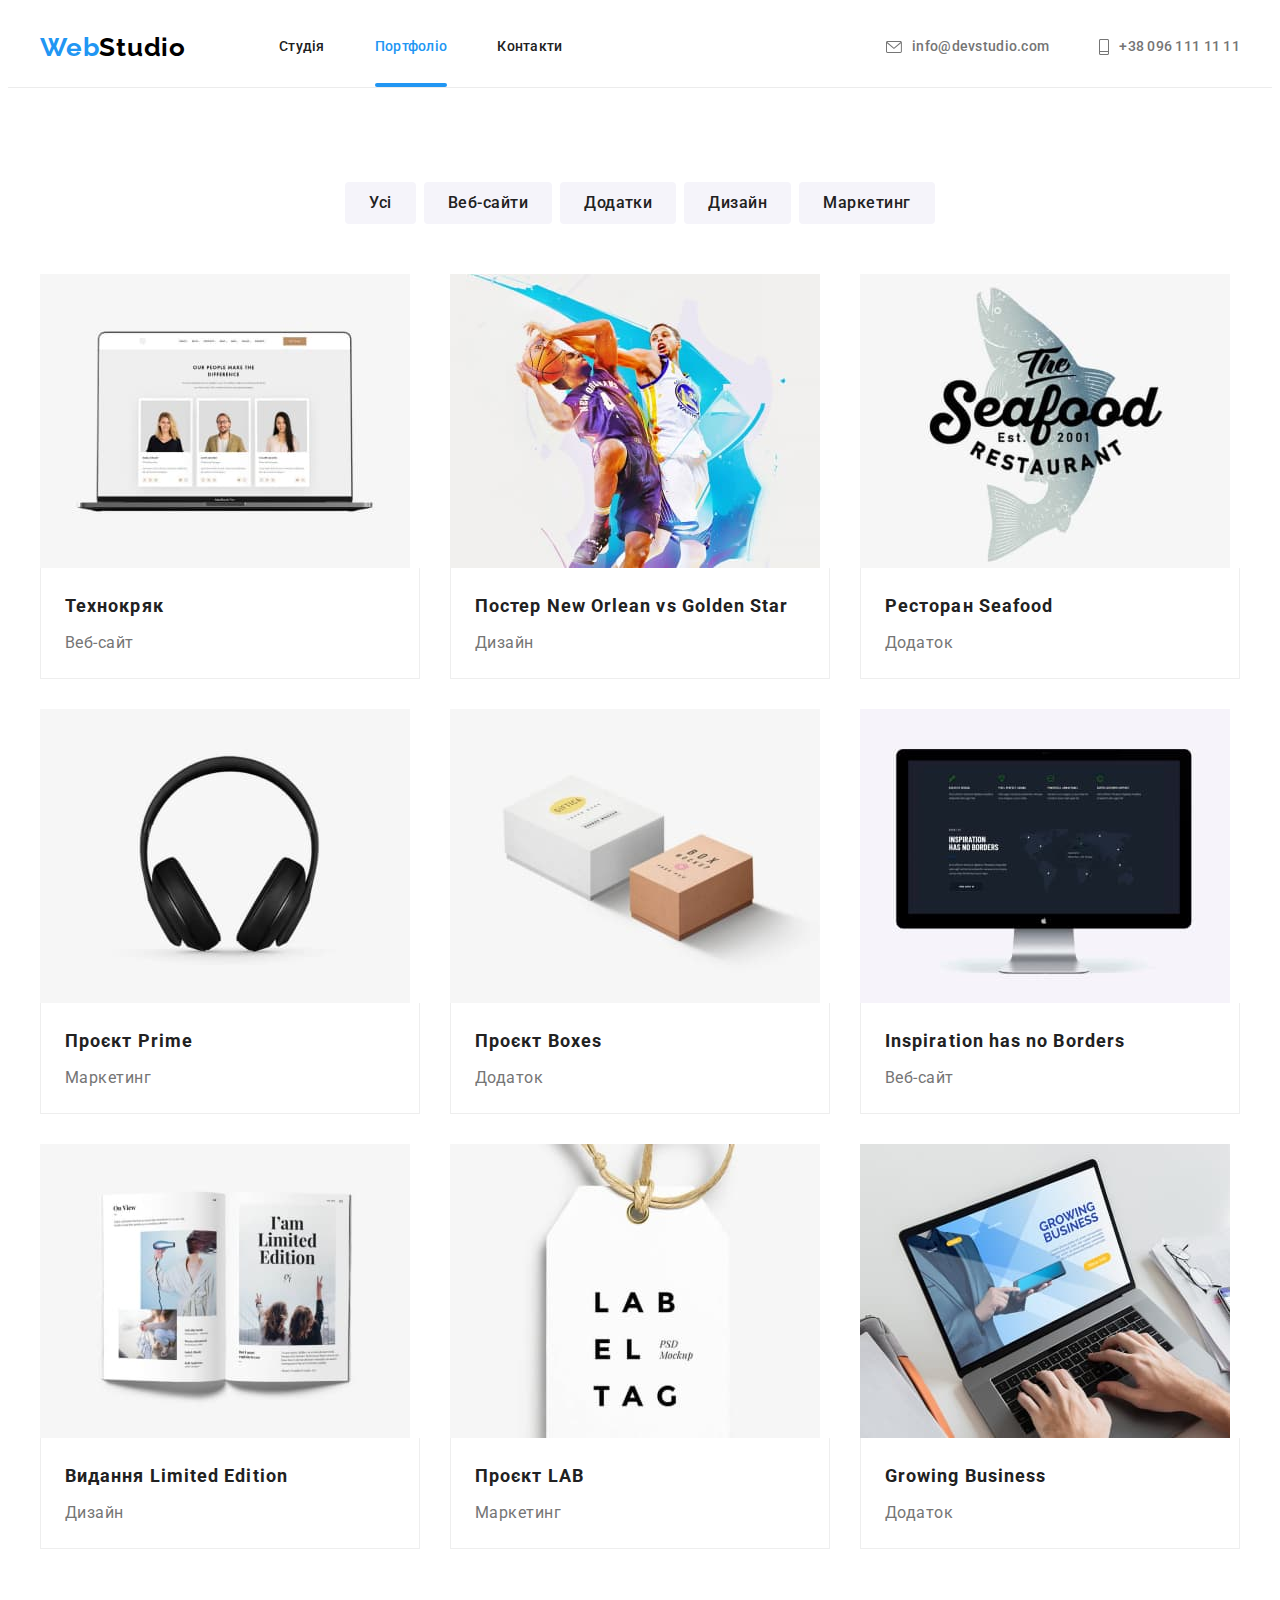
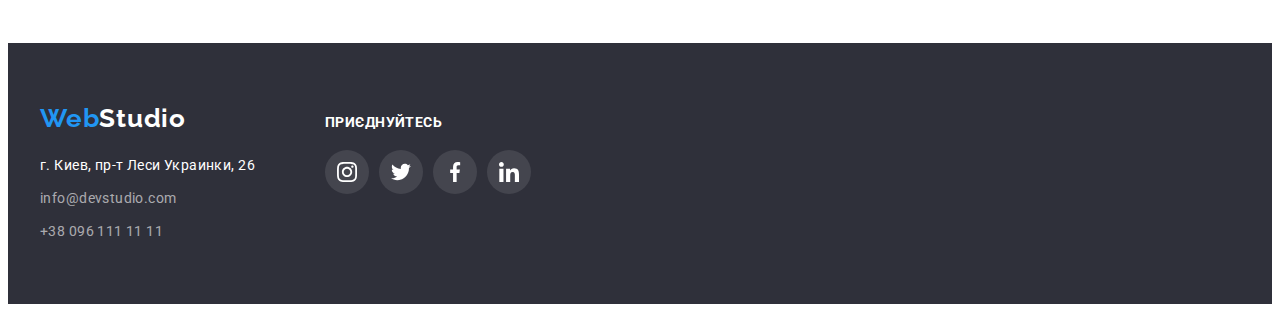
==== portfolio.html @ a5f4495d "dz6 form" ====
<!DOCTYPE html>
<html lang="uk">
  <head>
    <meta charset="UTF-8" />
    <meta http-equiv="X-UA-Compatible" content="IE=edge" />
    <meta name="viewport" content="width=device-width, initial-scale=1.0" />
    <title>Портфоліо</title>
    <link rel="preconnect" href="https://fonts.googleapis.com" />
    <link rel="preconnect" href="https://fonts.gstatic.com" crossorigin />
    <link
      href="https://fonts.googleapis.com/css2?family=Raleway:wght@700&family=Roboto:wght@400;500;700;900&display=swap"
      rel="stylesheet"
    />
    <link
      rel="stylesheet"
      href="https://cdnjs.cloudflare.com/ajax/libs/modern-normalize/1.1.0/modern-normalize.min.css"
      integrity="sha512-wpPYUAdjBVSE4KJnH1VR1HeZfpl1ub8YT/NKx4PuQ5NmX2tKuGu6U/JRp5y+Y8XG2tV+wKQpNHVUX03MfMFn9Q=="
      crossorigin="anonymous"
      referrerpolicy="no-referrer"
    />
    <link rel="stylesheet" href="./css/styies.css" />
  </head>

  <body>
    <!--шапка-->

    <header class="header">
      <div class="container heder-container">
        <nav class="header-navigation">
          <a href="./index.html" lang="en" class="header-logo link"
            >Web<span class="logo-big">Studio</span></a
          >

          <ul class="header-list list">
            <li class="header-item">
              <a class="header-link link" href="./index.html">Студія</a>
            </li>
            <li class="header-item">
              <a class="header-link current link" href="./portfolio.html"
                >Портфоліо</a
              >
            </li>
            <li class="header-item">
              <a class="header-link link" href="#">Контакти</a>
            </li>
          </ul>
        </nav>
        <ul class="list list-header">
          <li class="header-link-icon">
            <a class="header-mail link" href="mailto:info@devstudio.com"
              ><svg class="header-icon" width="16" height="12">
                <use href="./images/symbol-defs.svg#icon-envelope-1"></use>
              </svg>
              info@devstudio.com
            </a>
          </li>
          <li class="header-link-icon">
            <a class="header-tel link" href="tel:+380961111111">
              <svg class="header-icon" width="10" height="16">
                <use href="./images/symbol-defs.svg#icon-Vector-1"></use>
              </svg>
              +38 096 111 11 11</a
            >
          </li>
        </ul>
      </div>
    </header>
    <main>
      <section class="main">
        <div class="container main-container">
          <h1 class="visually-hidden">portfolio</h1>
          <!-- filter-->
          <ul class="filter list">
            <li><button type="button" class="filter-btn">Усі</button></li>
            <li><button type="button" class="filter-btn">Веб-сайти</button></li>
            <li><button type="button" class="filter-btn">Додатки</button></li>
            <li><button type="button" class="filter-btn">Дизайн</button></li>
            <li><button type="button" class="filter-btn">Маркетинг</button></li>
          </ul>
          <ul class="gallery list">
            <!--gallery-->
            <li class="gallery-item">
              <a class="gallery-link link" href="#">
                <div class="galler-parent">
                  <img src="./imag/технокряк.jpg" alt="технокряк" width="370" />

                  <p class="gallery-desc">
                    Ресурс пропонує комплексні пропозиції з різним рівнем
                    функціоналу та сервісів. Все це дозволить відвідувачу
                    отримати вичерпні відомості про компанію чи приватну особу.
                  </p>
                </div>
                <div class="gallery-subtitle">
                  <h2 class="gallery-title">Технокряк</h2>
                  <p class="gallery-text">Веб-сайт</p>
                </div>
              </a>
            </li>
            <li class="gallery-item">
              <a class="gallery-link link" href="#">
                <div class="galler-parent">
                  <img src="./imag/poster.jpg" alt="poster" width="370" />
                  <p class="gallery-desc">
                    Ресурс пропонує комплексні пропозиції з різним рівнем
                    функціоналу та сервісів. Все це дозволить відвідувачу
                    отримати вичерпні відомості про компанію чи приватну особу.
                  </p>
                </div>
                <div class="gallery-subtitle">
                  <h2 class="gallery-title">
                    Постер New Orlean vs Golden Star
                  </h2>
                  <p class="gallery-text">Дизайн</p>
                </div>
              </a>
            </li>
            <li class="gallery-item">
              <a class="gallery-link link" href="#">
                <div class="galler-parent">
                  <img
                    src="./imag/restaurant.jpg"
                    alt="restaurant"
                    width="370"
                  />
                  <p class="gallery-desc">
                    Ресурс пропонує комплексні пропозиції з різним рівнем
                    функціоналу та сервісів. Все це дозволить відвідувачу
                    отримати вичерпні відомості про компанію чи приватну особу.
                  </p>
                </div>
                <div class="gallery-subtitle">
                  <h2 class="gallery-title">Ресторан Seafood</h2>
                  <p class="gallery-text">Додаток</p>
                </div>
              </a>
            </li>
            <li class="gallery-item">
              <a class="gallery-link link" href="#">
                <div class="galler-parent">
                  <img src="./imag/prime.jpg" alt="prime" width="370" />
                  <p class="gallery-desc">
                    Ресурс пропонує комплексні пропозиції з різним рівнем
                    функціоналу та сервісів. Все це дозволить відвідувачу
                    отримати вичерпні відомості про компанію чи приватну особу.
                  </p>
                </div>
                <div class="gallery-subtitle">
                  <h2 class="gallery-title">Проєкт Prime</h2>
                  <p class="gallery-text">Маркетинг</p>
                </div>
              </a>
            </li>
            <li class="gallery-item">
              <a class="gallery-link link" href="#"
                ><div class="galler-parent">
                  <img src="./imag/boxes.jpg" alt="boxes" width="370" />
                  <p class="gallery-desc">
                    Ресурс пропонує комплексні пропозиції з різним рівнем
                    функціоналу та сервісів. Все це дозволить відвідувачу
                    отримати вичерпні відомості про компанію чи приватну особу.
                  </p>
                </div>
                <div class="gallery-subtitle">
                  <h2 class="gallery-title">Проєкт Boxes</h2>
                  <p class="gallery-text">Додаток</p>
                </div>
              </a>
            </li>
            <li class="gallery-item">
              <a class="gallery-link link" href="#">
                <div class="galler-parent">
                  <img
                    src="./imag/insp-borders.jpg"
                    alt="Inspiration has no Borders"
                    width="370"
                  />
                  <p class="gallery-desc">
                    Ресурс пропонує комплексні пропозиції з різним рівнем
                    функціоналу та сервісів. Все це дозволить відвідувачу
                    отримати вичерпні відомості про компанію чи приватну особу.
                  </p>
                </div>
                <div class="gallery-subtitle">
                  <h2 class="gallery-title">Inspiration has no Borders</h2>
                  <p class="gallery-text">Веб-сайт</p>
                </div>
              </a>
            </li>
            <li class="gallery-item">
              <a class="gallery-link link" href="#">
                <div class="galler-parent">
                  <img
                    src="./imag/limited-edition.jpg"
                    alt="Видання Limited Edition"
                    width="370"
                  />
                  <p class="gallery-desc">
                    Ресурс пропонує комплексні пропозиції з різним рівнем
                    функціоналу та сервісів. Все це дозволить відвідувачу
                    отримати вичерпні відомості про компанію чи приватну особу.
                  </p>
                </div>
                <div class="gallery-subtitle">
                  <h2 class="gallery-title">Видання Limited Edition</h2>
                  <p class="gallery-text">Дизайн</p>
                </div>
              </a>
            </li>
            <li class="gallery-item">
              <a class="gallery-link link" href="#">
                <div class="galler-parent">
                  <img src="./imag/lab.jpg" alt="Проєкт LAB" width="370" />
                  <p class="gallery-desc">
                    Ресурс пропонує комплексні пропозиції з різним рівнем
                    функціоналу та сервісів. Все це дозволить відвідувачу
                    отримати вичерпні відомості про компанію чи приватну особу.
                  </p>
                </div>
                <div class="gallery-subtitle">
                  <h2 class="gallery-title">Проєкт LAB</h2>
                  <p class="gallery-text">Маркетинг</p>
                </div>
              </a>
            </li>
            <li class="gallery-item">
              <a class="gallery-link link" href="#">
                <div class="galler-parent">
                  <img
                    src="./imag/growing-business.jpg"
                    alt="Growing Business"
                  />
                  <p class="gallery-desc">
                    Ресурс пропонує комплексні пропозиції з різним рівнем
                    функціоналу та сервісів. Все це дозволить відвідувачу
                    отримати вичерпні відомості про компанію чи приватну особу.
                  </p>
                </div>
                <div class="gallery-subtitle">
                  <h2 class="gallery-title">Growing Business</h2>
                  <p class="gallery-text">Додаток</p>
                </div>
              </a>
            </li>
          </ul>
        </div>
      </section>
    </main>

    <!--підвал-->
    <footer class="footer">
      <div class="container footer-aside">
        <div class="footer-container list">
          <a class="footer-logo link" href="./index.html" lang="en"
            >Web<span class="logo-small">Studio</span></a
          >
          <address class="container-address">
            <ul class="footer-list list">
              <li class="footer-link">
                <a
                  class="footer-address link"
                  href="https://goo.gl/maps/CPtrU1FHBa2aNyZL9"
                  target="_blank"
                  rel="noopener noreferrer nofollow"
                  >г. Киев, пр-т Леси Украинки, 26</a
                >
              </li>

              <li class="footer-link">
                <a class="footer-mail link" href="mailto:info@devstudio.com"
                  >info@devstudio.com</a
                >
              </li>
              <li class="footer-link">
                <a class="footer-tel link" href="tel:+380961111111"
                  >+38 096 111 11 11</a
                >
              </li>
            </ul>
          </address>
        </div>

        <div class="social">
          <p class="social-title">приєднуйтесь</p>

          <ul class="social-soc-list list">
            <li class="social-soc-item">
              <a class="social-soc-link" href="">
                <svg class="social-soc-icon" width="20" height="20">
                  <use href="./images/symbol-defs.svg#icon-instagram"></use>
                </svg>
              </a>
            </li>
            <li class="social-soc-item">
              <a class="social-soc-link" href="">
                <svg class="social-soc-icon" width="20" height="20">
                  <use href="./images/symbol-defs.svg#icon-twitter"></use>
                </svg>
              </a>
            </li>
            <li class="social-soc-item">
              <a class="social-soc-link" href="">
                <svg class="social-soc-icon" width="20" height="20">
                  <use href="./images/symbol-defs.svg#icon-facebook"></use>
                </svg>
              </a>
            </li>
            <li class="social-soc-item">
              <a class="social-soc-link" href="">
                <svg class="social-soc-icon" width="20" height="20">
                  <use href="./images/symbol-defs.svg#icon-linkedin"></use>
                </svg>
              </a>
            </li>
          </ul>
        </div>
      </div>
    </footer>
  </body>
</html>
---- css/styies.css ----
:root {
  --typical-lh: 1.14;
  --main-color: #757575;
  --main-btn: #212121;
  --second-color: #212121;
  --second-btn: #ffffff;
  --accent-color: #2196f3;
  --title-color: #ffffff;
  --basic-fon: #ffffff;
  --section-color: #2f303a;
  --logo-basic: #ffffff;
  --command-fon: #f5f4fa;
  --footer-color: rgba(255, 255, 255, 0.6);
  --hover-btn: #188ce8;
  --logo-big: #000000;
}

p,
h1,
h2,
h3,
h4,
h5,
h6 {
  margin: 0;
}

ul,
ol {
  margin: 0;
  padding-left: 0;
}

img {
  display: block;
}

body {
  font-family: 'Roboto', sans-serif;
  background-color: var(--basic-fon);
  color: var(--main-color);
}

.list {
  list-style: none;
}

.link {
  text-decoration: none;
}

.container {
  width: 1200px;
  padding-left: 15px;
  padding-right: 15px;
  margin: 0 auto;
}

.visually-hidden {
  position: absolute;
  width: 1px;
  height: 1px;
  margin: -1px;
  border: 0;
  padding: 0;
  white-space: nowrap;
  clip-path: inset(100%);
  clip: rect(0 0 0 0);
  overflow: hidden;
}

/* а шапки #FFFFFF; */
/* цвет фона герой #2F303A;*/
/* цвет фона страницы #FFFFFF*/
/* цвет фона команда #F5F4FA; цвет карточек #FFFFFF*/
/* цвет фона подвал #2F303A;*/

/* цвет основного текста #757575 */
/* вторичный цвет  #212121; */
/*  #FFFFFF; rgba(255, 255, 255, 0.6); */
/* цвет акцента  #2196F3; */

/* --page Studio----*/

/* -----------шапка------------ */
.header {
  border-bottom: 1px solid #ececec;
}

.header-navigation {
  display: flex;
  align-items: center;
}

.heder-container {
  display: flex;
  align-items: center;
}

.header-logo {
  font-family: 'Raleway', sans-serif;
  font-weight: 700;
  font-size: 26px;
  line-height: 1.19;
  letter-spacing: 0.03em;
  color: var(--accent-color);
  margin-right: 93px;
  padding: 24px 0;
}

.logo-big {
  color: var(--logo-big);
}

.logo-small {
  color: var(--logo-basic);
}

.header-list {
  display: flex;
  min-width: 281px;
  gap: 50px;
}

.list-header {
  display: flex;
  margin-left: auto;
  gap: 50px;
}

.header-link {
  position: relative;
  font-weight: 500;
  font-size: 14px;
  line-height: var(--typical-lh);
  letter-spacing: 0.02em;
  color: var(--second-color);
  display: block;
  padding: 31px 0;
  transition: color 250ms cubic-bezier(0.4, 0, 0.2, 1);
}

.current::after {
  content: '';
  position: absolute;
  left: 0;
  bottom: -1px;
  width: 100%;
  background: #2196f3;
  border-radius: 2px;
  height: 4px;
}

/* .header-link:hover::after {
  content: "";
  position: absolute;
  left: 0;
  bottom: -1px;
  width: 100%;
  background: #2196f3;
  border-radius: 2px;
  height: 4px;
} */

.header-mail,
.header-tel {
  display: flex;
  font-weight: 500;
  font-size: 14px;
  line-height: var(--typical-lh);
  letter-spacing: 0.02em;
  color: var(--main-color);
  padding: 31px 0;
  align-items: center;
  transition: color 250ms cubic-bezier(0.4, 0, 0.2, 1);
}

.header-link-icon {
  display: flex;
  justify-content: center;
  align-items: center;
  fill: #757575;
  transition: fill 250ms cubic-bezier(0.4, 0, 0.2, 1);
}

.header-icon {
  margin-right: 10px;
}

.header-tel:hover,
.header-mail:hover,
.header-link:hover,
.header-tel:focus,
.header-mail:focus,
.header-link:focus,
.header-link-icon:hover,
.header-link-icon:focus {
  color: var(--accent-color);
  fill: #2196f3;
}

.header-list .header-link.current {
  color: var(--accent-color);
}

/* --------------hero------------ */
.hero {
  background-color: var(--section-color);
  padding-top: 200px;
  padding-bottom: 200px;
  text-align: center;
  background-image: linear-gradient(
      rgba(47, 48, 58, 0.4),
      rgba(47, 48, 58, 0.4)
    ),
    url(../images/process.jpg);
  background-repeat: no-repeat;
  background-position: center;
  background-size: cover;
  max-width: 1600px;
  margin: 0 auto;
}

.hero-title {
  font-weight: 900;
  font-size: 44px;
  line-height: 1.36;
  letter-spacing: 0.06em;
  text-align: center;
  text-transform: uppercase;
  color: var(--title-color);
  max-width: 696px;
  margin: 0 auto;
}

.hero-btn {
  font-family: inherit;
  font-weight: 700;
  font-size: 16px;
  line-height: 1.88;
  letter-spacing: 0.06em;
  border: none;
  color: var(--second-btn);
  border-radius: 4px;
  cursor: pointer;
  background-color: var(--accent-color);
  box-shadow: 0px 4px 4px rgba(0, 0, 0, 0.15);
  margin-top: 30px;
  padding: 10px 32px;
  transition: background-color 250ms cubic-bezier(0.4, 0, 0.2, 1);
}

.hero-btn:hover,
.hero-btn:focus {
  background-color: var(--hover-btn);
  filter: drop-shadow(0px 4px 4px rgba(0, 0, 0, 0.25));
}

/* --------------особливості-------- */

.section-container {
  display: block;
  padding-top: 95px;
  padding-bottom: 94px;
}

.section {
  display: flex;
  flex-wrap: wrap;
  gap: 30px;
}

.section-list {
  width: 270px;
}
.section-item {
  display: block;
  content: '';
  height: 120px;

  background-color: #f5f4fa;
  margin-bottom: 30px;
  display: flex;
  justify-content: center;
  align-items: center;
}

.section-icon {
  width: 70px;
  height: 70px;
}

.section-title {
  font-weight: 700;
  font-size: 14px;
  line-height: var(--typical-lh);
  letter-spacing: 0.03em;
  text-transform: uppercase;
  color: var(--second-color);
  margin-bottom: 10px;
}
.section-text {
  font-size: 14px;
  line-height: 1.71;
  letter-spacing: 0.03em;
  color: var(--main-color);
}
/* -------------Чим ми займаємося--- */

.content {
  display: block;
  padding-bottom: 94px;
}

.content-title {
  font-weight: 700;
  font-size: 36px;
  line-height: 1.17;
  text-align: center;
  letter-spacing: 0.03em;
  color: var(--second-color);
  margin-bottom: 50px;
}

.content-container {
  display: flex;
  flex-wrap: wrap;
  gap: 30px;
}

.content-list {
  position: relative;
}

/* .content-img {
} */

.content-text {
  position: absolute;
  bottom: 0;
  left: 0;
  height: 70px;
  width: 100%;
  background: rgba(47, 48, 58, 0.8);
  font-weight: 700;
  font-size: 14px;
  line-height: 1.14;
  text-align: center;
  letter-spacing: 0.03em;
  text-transform: uppercase;
  color: #ffffff;
  padding: 27px;
}

/* ------------наша команда-------- */

.title {
  font-weight: 700;
  font-size: 36px;
  line-height: 1.17;
  text-align: center;
  letter-spacing: 0.03em;
  color: var(--second-color);
  margin-bottom: 50px;
}
.command {
  background-color: var(--command-fon);
  padding-bottom: 94px;
  padding-top: 94px;
}

.command-item {
  display: flex;
  gap: 30px;
  width: calc((100% - 90px) / 4);
}

.command-list {
  background-color: var(--basic-fon);
  box-shadow: 0px 1px 3px rgba(0, 0, 0, 0.12), 0px 1px 1px rgba(0, 0, 0, 0.14),
    0px 2px 1px rgba(0, 0, 0, 0.2);
  border-radius: 0px 0px 4px 4px;
}

.command-img {
  background: url(4853jpg);
  border-radius: 0px;
}

.command-item-content {
  padding-top: 30px;
  padding-bottom: 30px;
}

.command-title {
  font-weight: 500;
  font-size: 16px;
  line-height: 1.19;
  text-align: center;
  letter-spacing: 0.03em;
  color: var(--second-color);
  margin-bottom: 10px;
  /* padding-top: 30px; */
}
.command-desc {
  font-size: 16px;
  line-height: 1.19;
  text-align: center;
  letter-spacing: 0.03em;
  color: var(--main-color);
  padding-bottom: 16px;
}

.command-soc-list {
  display: flex;
  justify-content: center;
  gap: 10px;
  /* padding-bottom: 30px; */
}

.command-soc-link {
  width: 44px;
  height: 44px;
  border-radius: 50%;
  background-color: #ffffff;
  display: flex;
  align-items: center;
  justify-content: center;
  transition: background-color 250ms cubic-bezier(0.4, 0, 0.2, 1);
}

.command-soc-icon {
  fill: #afb1b8;
  transition: fill 250ms cubic-bezier(0.4, 0, 0.2, 1);
}

.command-soc-link:hover,
.command-soc-link:focus {
  background-color: #2196f3;
}

.command-soc-link:hover .command-soc-icon,
.command-soc-link:focus .command-soc-icon {
  fill: #fff;
}

/*-------------Постійні клієнти-----------*/
.clients {
  display: block;
  background: #ffffff;
  padding-bottom: 94px;
  padding-top: 94px;
}

.clients-title {
  font-weight: 700;
  font-size: 36px;
  line-height: 42px;
  text-align: center;
  letter-spacing: 0.03em;
  color: var(--second-color);
  margin-bottom: 50px;
}

.clients-container {
  display: flex;
  gap: 30px;
  width: calc((100% - 150px) / 6);
}

/* .clients-list {
} */

.clients-item {
  width: 170px;
  height: 92px;
  display: flex;
  justify-content: center;
  align-items: center;
  border: 1px solid #afb1b8;
  border-radius: 4px;
  transition: border-color 250ms cubic-bezier(0.4, 0, 0.2, 1);
  transition: fill 250ms cubic-bezier(0.4, 0, 0.2, 1);
}

.clients-icon {
  fill: #afb1b8;
  transition: fill 250ms cubic-bezier(0.4, 0, 0.2, 1);
}

.clients-item:hover,
.clients-item:focus {
  border-color: #2196f3;
  fill: #2196f3;
}

.clients-item:hover .clients-icon,
.clients-item:focus .clients-icon {
  fill: #2196f3;
}

/* --------------підвал---------------- */
.footer {
  background: var(--section-color);
  padding-top: 60px;
  padding-bottom: 60px;
}

.footer-aside {
  display: flex;

  align-items: baseline;
}

.footer-container {
  align-items: baseline;
}

.footer-logo {
  font-family: 'Raleway', sans-serif;
  font-weight: 700;
  font-size: 26px;
  line-height: 1.19;
  letter-spacing: 0.03em;
  color: var(--accent-color);
  min-width: 145px;
}
.container-address {
  margin-top: 20px;
  min-width: 231px;
}

.footer-list {
  margin-right: 70px;
}

.footer-link {
  margin-bottom: 9px;
}

.footer-link:last-child {
  margin-bottom: 0;
}

.footer-address {
  font-style: normal;
  font-size: 14px;
  line-height: 1.71;
  letter-spacing: 0.03em;
  color: var(--logo-basic);
}

.footer-tel,
.footer-mail {
  font-style: normal;
  font-size: 14px;
  line-height: 1.71;
  letter-spacing: 0.03em;
  color: var(--footer-color);
}

.footer-tel:hover,
.footer-mail:hover,
.footer-address:hover,
.footer-tel:focus,
.footer-mail:focus,
.footer-address:focus {
  color: var(--accent-color);
}
/*-----------footer social--------*/

.social {
  display: inline-block;
}

.social-title {
  font-weight: 700;
  font-size: 14px;
  line-height: 16px;
  letter-spacing: 0.03em;
  text-transform: uppercase;
  color: #ffffff;
  margin-bottom: 20px;
}

.social-soc-list {
  display: flex;
  align-items: flex-start;
  gap: 10px;
}

.social-soc-item {
  position: relative;
}

.social-soc-link {
  width: 44px;
  height: 44px;
  border-radius: 50%;
  background: rgba(255, 255, 255, 0.1);
  display: flex;
  align-items: center;
  justify-content: center;
  transition: background-color 250ms cubic-bezier(0.4, 0, 0.2, 1);
}

.social-soc-icon {
  fill: #fff;
}

.social-soc-link:hover,
.social-soc-link:focus {
  background-color: #2196f3;
}

/* --page Portfolio-- */

/* -----------filter----------- */

.main {
  padding-top: 94px;
  padding-bottom: 94px;
}

.main-container {
  position: relative;
}

.filter {
  display: flex;
  gap: 8px;
  justify-content: center;
  margin-bottom: 50px;
}

.filter-btn {
  font-family: inherit;
  font-weight: 500;
  font-size: 16px;
  line-height: 1.62;
  text-align: center;
  letter-spacing: 0.03em;
  border-color: transparent;
  color: var(--main-btn);
  border-radius: 4px;
  cursor: pointer;
  background-color: var(--command-fon);
  padding: 6px 22px;
  transition: color 250ms cubic-bezier(0.4, 0, 0.2, 1);
  transition: background-color 250ms cubic-bezier(0.4, 0, 0.2, 1);
}

.filter-btn:hover,
.filter-btn:focus {
  color: var(--second-btn);
  background-color: var(--accent-color);
  box-shadow: 0px 4px 4px rgba(0, 0, 0, 0.25);
}

/* ---------gallery---------- */
.gallery {
  display: flex;
  flex-wrap: wrap;
  gap: 30px;
}

.gallery-item {
  width: calc((100% - 60px) / 3);
  height: 100%;
}

.gallery-link {
  display: block;
}

.galler-parent {
  position: relative;
  overflow: hidden;
}

.gallery-desc {
  position: absolute;
  top: 0;
  left: 0;
  font-weight: 400;
  font-size: 18px;
  line-height: 1.56;
  letter-spacing: 0.03em;
  color: #ffffff;
  background: rgba(33, 150, 243, 0.9);
  padding: 63px 24px;
  height: 100%;
  transform: translateY(101%);
  transition: transform 250ms cubic-bezier(0.4, 0, 0.2, 1);
}

.gallery-link:hover .gallery-desc {
  transform: translateY(0);
}

.gallery-link:hover,
.gallery-link:focus {
  box-shadow: 0px 1px 1px rgba(0, 0, 0, 0.12), 0px 4px 4px rgba(0, 0, 0, 0.06),
    1px 4px 6px rgba(0, 0, 0, 0.16);
}

.gallery-subtitle {
  padding-top: 20px;
  padding-bottom: 20px;
  padding-left: 24px;
  padding-right: 24px;
  border: 1px solid #eeeeee;
  border-top: none;
}

.gallery-title {
  font-weight: 700;
  font-size: 18px;
  line-height: 2;
  letter-spacing: 0.06em;
  color: var(--second-color);
  margin-bottom: 4px;
}

.gallery-text {
  font-size: 16px;
  line-height: 1.88;
  letter-spacing: 0.03em;
  color: var(--main-color);
}

/* --modal-- */

.backdrop {
  position: fixed;
  width: 100%;
  height: 100%;
  top: 0;
  background-color: #0000002a;
  transition: opacity 250ms cubic-bezier(0.4, 0, 0.2, 1),
    visibility 250ms cubic-bezier(0.4, 0, 0.2, 1);
}

.modal {
  position: absolute;
  width: 528px;
  height: 581px;
  top: 50%;
  left: 50%;
  transform: translate(-50%, -50%);
  background: #ffffff;
  box-shadow: 0px 1px 3px rgba(0, 0, 0, 0.12), 0px 1px 1px rgba(0, 0, 0, 0.14),
    0px 2px 1px rgba(0, 0, 0, 0.2);
  border-radius: 4px;
}

.modal-btn {
  width: 30px;
  height: 30px;
  background: #ffffff;
  border: 1px solid rgba(0, 0, 0, 0.1);
  border-radius: 50%;
  position: absolute;
  background-color: transparent;
  top: 8px;
  right: 12px;
  display: flex;
  align-items: center;
  justify-content: center;
  padding: 0;
  cursor: pointer;
}

.is-hidden {
  opacity: 0;
  visibility: hidden;
  pointer-events: none;
}

/* form */

.form {
  width: 528px;
  padding: 40px;
  outline: 2px solid green;
  align-items: center;
  justify-content: center;
}

.form-title {
  font-weight: 700;
  font-size: 20px;
  line-height: 1.15;
  text-align: center;
  letter-spacing: 0.03em;
  color: #212121;
  margin-bottom: 12px;
}

.form-castomer {
  position: relative;
  outline: 1px solid blue;
  width: 100%;
  margin-bottom: 10px;
  display: flex;
  flex-direction: column;
}

.form-label,
.form-email,
.form-tel,
.form-comment {
  font-size: 12px;
  line-height: 1, 67;
  letter-spacing: 0.01em;
  color: #757575;
  padding-bottom: 4px;
}

.form-input {
  height: 40px;
  border: 1px solid rgba(33, 33, 33, 0.2);
  border-radius: 4px;
}

.form-input ~ span {
  width: 15px;
  height: 15px;
  background-color: #2196f3;
}

.icon {
  position: absolute;
  width: 18px;
  height: 18px;
  display: inline-block;
  top: 50%;
  left: 12px;
}

.comment {
  font-size: 12px;
  line-height: 1.67;
  letter-spacing: 0.01em;
  color: rgba(117, 117, 117, 0.5);

  height: 120px;
  border: 1px solid rgba(33, 33, 33, 0.2);
  border-radius: 4px;
  margin-bottom: 20px;
  padding: 12px 16px;
}
.form-checkbox {
  position: relative;
  outline: 2px solid blue;
  width: 425px;
  height: 24px;
  margin-bottom: 30px;
  padding-left: 12px;
}

.form-input-checkbox {
}

.checkbox-text {
  font-size: 14px;
  line-height: 1.71;
  letter-spacing: 0.03em;
  color: #757575;
  padding-left: 9px;
}

.icon-checkbox {
  position: absolute;
  width: 16px;
  height: 15px;
  display: inline-block;
  top: 19%;
  left: 12px;
}

.checkbox-deck {
  color: #2196f3;
  text-decoration: underline;
}

.form-btn {
  width: 200px;
  height: 50px;
  margin-left: 124px;
  font-family: inherit;
  font-weight: 700;
  font-size: 16px;
  line-height: 1.88;

  border: none;
  display: flex;
  align-items: center;
  text-align: center;
  letter-spacing: 0.06em;
  color: #ffffff;
  background: #2196f3;
  box-shadow: 0px 4px 4px rgba(0, 0, 0, 0.15);
  border-radius: 4px;
  padding: 10px 52px;
  cursor: pointer;
}
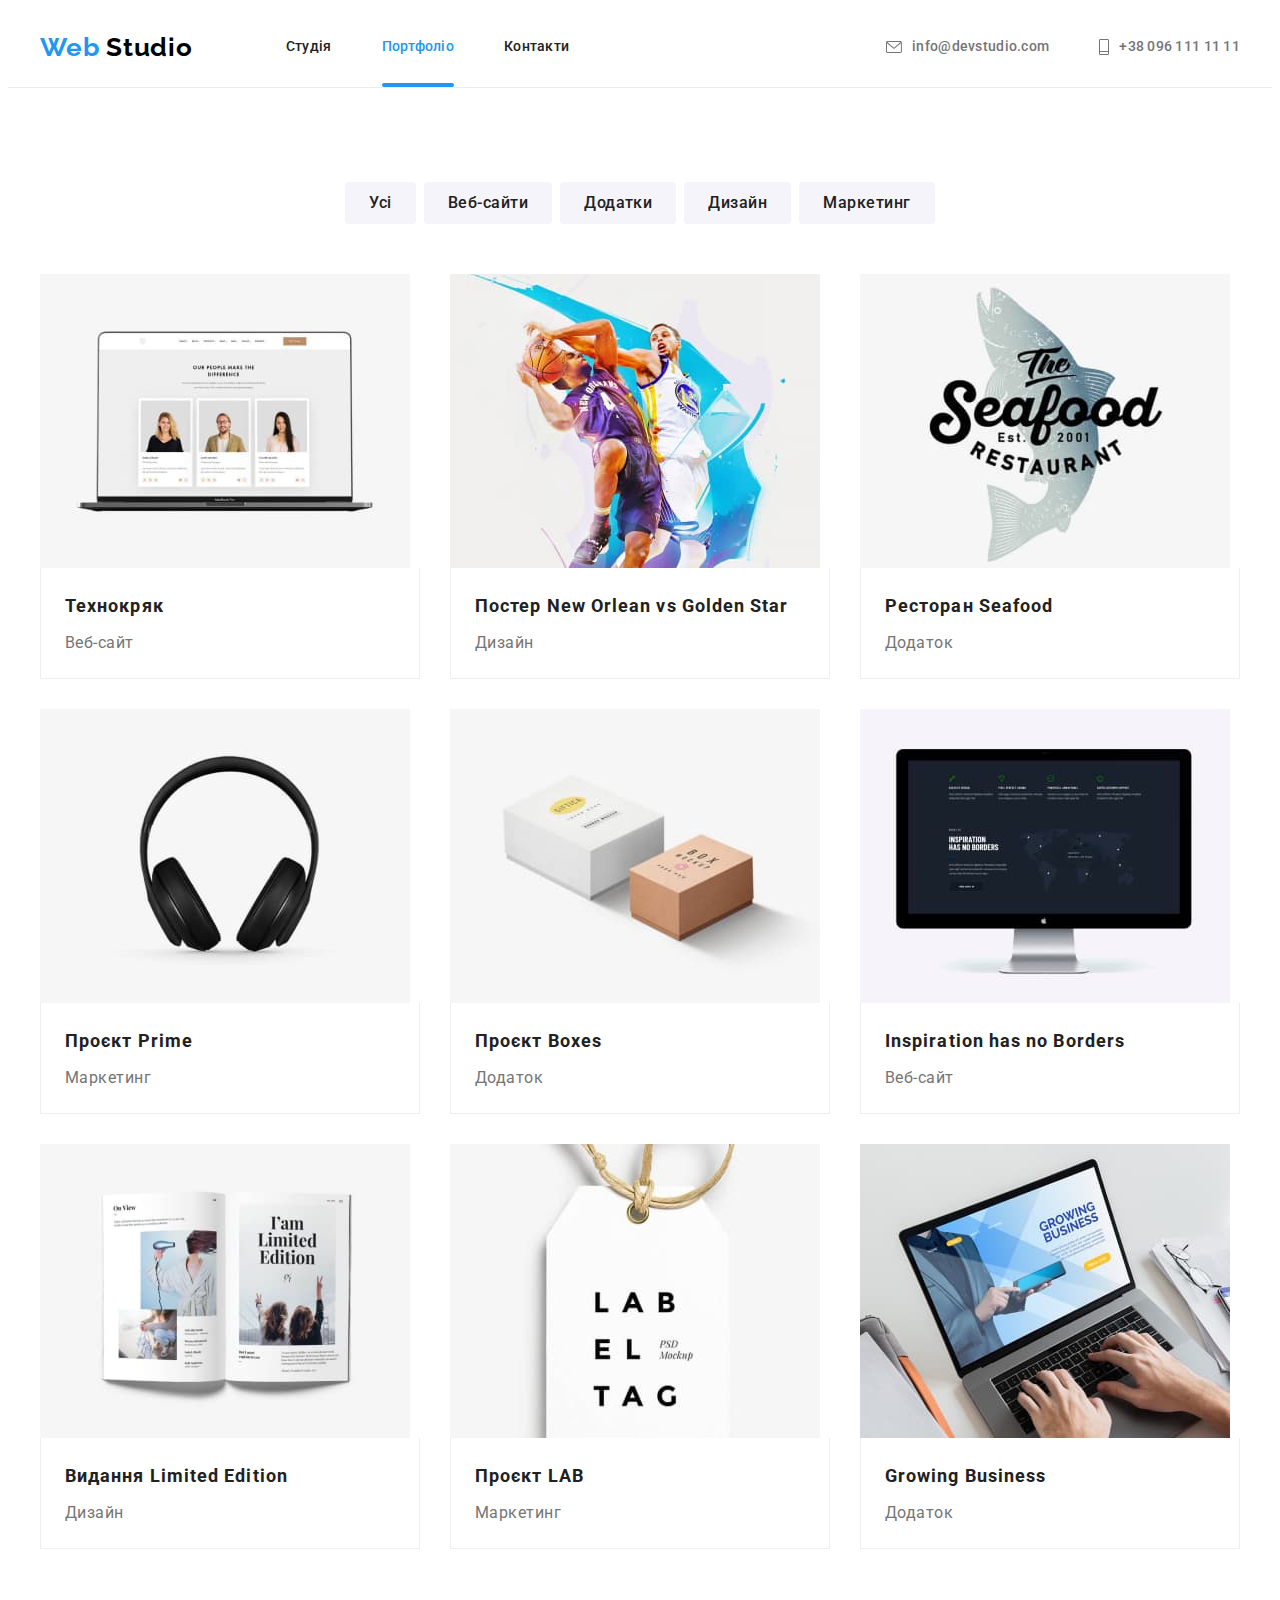
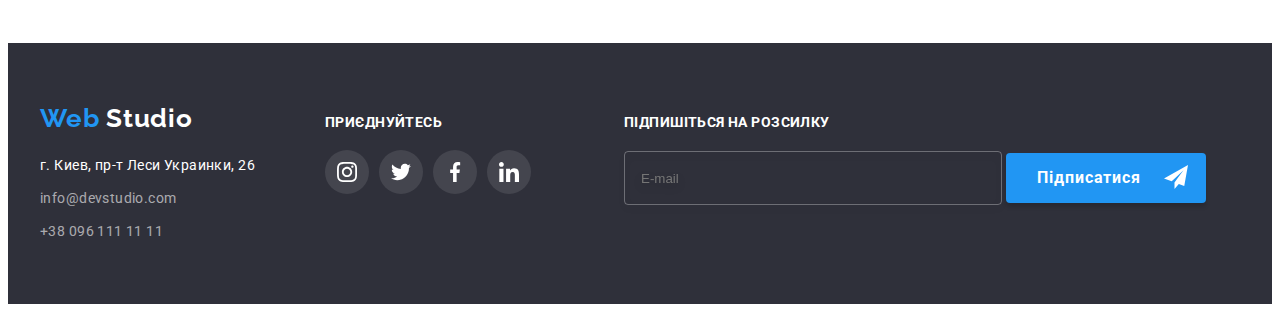
==== commit 7a44bda9: "dz6 footer" ====
--- a/portfolio.html
+++ b/portfolio.html
@@ -27,18 +27,19 @@
     <header class="header">
       <div class="container heder-container">
         <nav class="header-navigation">
-          <a href="./index.html" lang="en" class="header-logo link"
-            >Web<span class="logo-big">Studio</span></a
-          >
+          <a href="./index.html" lang="en" class="header-logo link">
+            Web
+            <span class="logo-big">Studio</span>
+          </a>
 
           <ul class="header-list list">
             <li class="header-item">
               <a class="header-link link" href="./index.html">Студія</a>
             </li>
             <li class="header-item">
-              <a class="header-link current link" href="./portfolio.html"
-                >Портфоліо</a
-              >
+              <a class="header-link current link" href="./portfolio.html">
+                Портфоліо
+              </a>
             </li>
             <li class="header-item">
               <a class="header-link link" href="#">Контакти</a>
@@ -47,8 +48,8 @@
         </nav>
         <ul class="list list-header">
           <li class="header-link-icon">
-            <a class="header-mail link" href="mailto:info@devstudio.com"
-              ><svg class="header-icon" width="16" height="12">
+            <a class="header-mail link" href="mailto:info@devstudio.com">
+              <svg class="header-icon" width="16" height="12">
                 <use href="./images/symbol-defs.svg#icon-envelope-1"></use>
               </svg>
               info@devstudio.com
@@ -59,8 +60,8 @@
               <svg class="header-icon" width="10" height="16">
                 <use href="./images/symbol-defs.svg#icon-Vector-1"></use>
               </svg>
-              +38 096 111 11 11</a
-            >
+              +38 096 111 11 11
+            </a>
           </li>
         </ul>
       </div>
@@ -151,8 +152,8 @@
               </a>
             </li>
             <li class="gallery-item">
-              <a class="gallery-link link" href="#"
-                ><div class="galler-parent">
+              <a class="gallery-link link" href="#">
+                <div class="galler-parent">
                   <img src="./imag/boxes.jpg" alt="boxes" width="370" />
                   <p class="gallery-desc">
                     Ресурс пропонує комплексні пропозиції з різним рівнем
@@ -250,9 +251,10 @@
     <footer class="footer">
       <div class="container footer-aside">
         <div class="footer-container list">
-          <a class="footer-logo link" href="./index.html" lang="en"
-            >Web<span class="logo-small">Studio</span></a
-          >
+          <a class="footer-logo link" href="./index.html" lang="en">
+            Web
+            <span class="logo-small">Studio</span>
+          </a>
           <address class="container-address">
             <ul class="footer-list list">
               <li class="footer-link">
@@ -261,19 +263,20 @@
                   href="https://goo.gl/maps/CPtrU1FHBa2aNyZL9"
                   target="_blank"
                   rel="noopener noreferrer nofollow"
-                  >г. Киев, пр-т Леси Украинки, 26</a
                 >
+                  г. Киев, пр-т Леси Украинки, 26
+                </a>
               </li>
 
               <li class="footer-link">
-                <a class="footer-mail link" href="mailto:info@devstudio.com"
-                  >info@devstudio.com</a
-                >
+                <a class="footer-mail link" href="mailto:info@devstudio.com">
+                  info@devstudio.com
+                </a>
               </li>
               <li class="footer-link">
-                <a class="footer-tel link" href="tel:+380961111111"
-                  >+38 096 111 11 11</a
-                >
+                <a class="footer-tel link" href="tel:+380961111111">
+                  +38 096 111 11 11
+                </a>
               </li>
             </ul>
           </address>
@@ -313,6 +316,29 @@
             </li>
           </ul>
         </div>
+        <div class="footer-subscription">
+          <p class="footer-subscription-text">Підпишіться на розсилку</p>
+          <input
+            type="text"
+            name="name"
+            id="subscription"
+            placeholder="E-mail"
+            class="footer-subscription-input"
+          />
+
+          <div class="subscription-btn">
+            <button type="button" class="footer-subscription-btn">
+              Підписатися
+            </button>
+            <svg class="icon-subscriptio icon-icon-send">
+              <use
+                href="./images/symbol-defs.svg#icon-icon-send"
+                width="24"
+                height="24"
+              ></use>
+            </svg>
+          </div>
+        </div>
       </div>
     </footer>
   </body>
--- a/css/styies.css
+++ b/css/styies.css
@@ -613,6 +613,76 @@
   background-color: #2196f3;
 }
 
+/*------footer-subscription ----- */
+.footer-subscription {
+  display: inline-block;
+  min-width: 570px;
+  margin-left: 93px;
+}
+.footer-subscription-text {
+  font-weight: 700;
+  font-size: 14px;
+  line-height: 1.14;
+  letter-spacing: 0.03em;
+  text-transform: uppercase;
+  color: #ffffff;
+  margin-bottom: 20px;
+}
+
+.footer-subscription-input {
+  background-color: #11ffee00;
+  border: 1px solid rgba(255, 255, 255, 0.3);
+  filter: drop-shadow(0px 4px 4px rgba(0, 0, 0, 0.15));
+  border-radius: 4px;
+  /* color: rgba(255, 255, 255, 0.6); */
+  min-width: 358px;
+  height: 50px;
+  color: #ffffff;
+  padding-left: 16px;
+}
+.subscription-btn {
+  display: inline;
+  position: relative;
+}
+
+.footer-subscription-btn {
+  font-family: inherit;
+  font-weight: 700;
+  font-size: 16px;
+  line-height: 1.88;
+  letter-spacing: 0.06em;
+  border: none;
+  color: var(--second-btn);
+  border-radius: 4px;
+  cursor: pointer;
+  background-color: var(--accent-color);
+  box-shadow: 0px 4px 4px rgba(0, 0, 0, 0.15);
+  margin-right: 10px;
+  padding: 10px 62px 10px 28px;
+
+  width: 200px;
+  height: 50px;
+
+  transition: background-color 250ms cubic-bezier(0.4, 0, 0.2, 1);
+}
+
+.icon-subscriptio {
+  position: absolute;
+  top: 50%;
+  right: 28px;
+  transform: translateY(-50%);
+  width: 24px;
+  height: 24px;
+
+  /* display: inline-block; */
+}
+
+.footer-subscription-btn:hover,
+.footer-subscription-btn:focus {
+  background-color: var(--hover-btn);
+  filter: drop-shadow(0px 4px 4px rgba(0, 0, 0, 0.25));
+}
+
 /* --page Portfolio-- */
 
 /* -----------filter----------- */
@@ -771,6 +841,10 @@
   cursor: pointer;
 }
 
+.modal-btn:focus-within {
+  fill: #2196f3;
+}
+
 .is-hidden {
   opacity: 0;
   visibility: hidden;
@@ -782,7 +856,6 @@
 .form {
   width: 528px;
   padding: 40px;
-  outline: 2px solid green;
   align-items: center;
   justify-content: center;
 }
@@ -799,7 +872,7 @@
 
 .form-castomer {
   position: relative;
-  outline: 1px solid blue;
+
   width: 100%;
   margin-bottom: 10px;
   display: flex;
@@ -821,12 +894,23 @@
   height: 40px;
   border: 1px solid rgba(33, 33, 33, 0.2);
   border-radius: 4px;
+  padding-left: 43px;
+  cursor: pointer;
 }
 
 .form-input ~ span {
   width: 15px;
   height: 15px;
   background-color: #2196f3;
+}
+
+.form-castomer:focus-within {
+  fill: #2196f3;
+}
+
+.form-input:focus,
+.comment:focus-within {
+  outline: #2196f3 solid 1px;
 }
 
 .icon {
@@ -838,6 +922,10 @@
   left: 12px;
 }
 
+/* .icon-person:hover {
+  fill: #2196f3;
+} */
+
 .comment {
   font-size: 12px;
   line-height: 1.67;
@@ -852,11 +940,11 @@
 }
 .form-checkbox {
   position: relative;
-  outline: 2px solid blue;
   width: 425px;
   height: 24px;
   margin-bottom: 30px;
   padding-left: 12px;
+  overflow: hidden;
 }
 
 .form-input-checkbox {
@@ -875,10 +963,16 @@
   width: 16px;
   height: 15px;
   display: inline-block;
-  top: 19%;
-  left: 12px;
-}
-
+  top: 16%;
+  left: 11px;
+  transform: translateY(130%);
+  /* transition: transform 250ms cubic-bezier(0.4, 0, 0.2, 1); */
+}
+
+.form-checkbox:active .icon-checkbox,
+.form-checkbox:focus-within .icon-checkbox {
+  transform: translateY(0);
+}
 .checkbox-deck {
   color: #2196f3;
   text-decoration: underline;
@@ -905,3 +999,6 @@
   padding: 10px 52px;
   cursor: pointer;
 }
+.form-btn:focus {
+  background: #188ce8;
+}
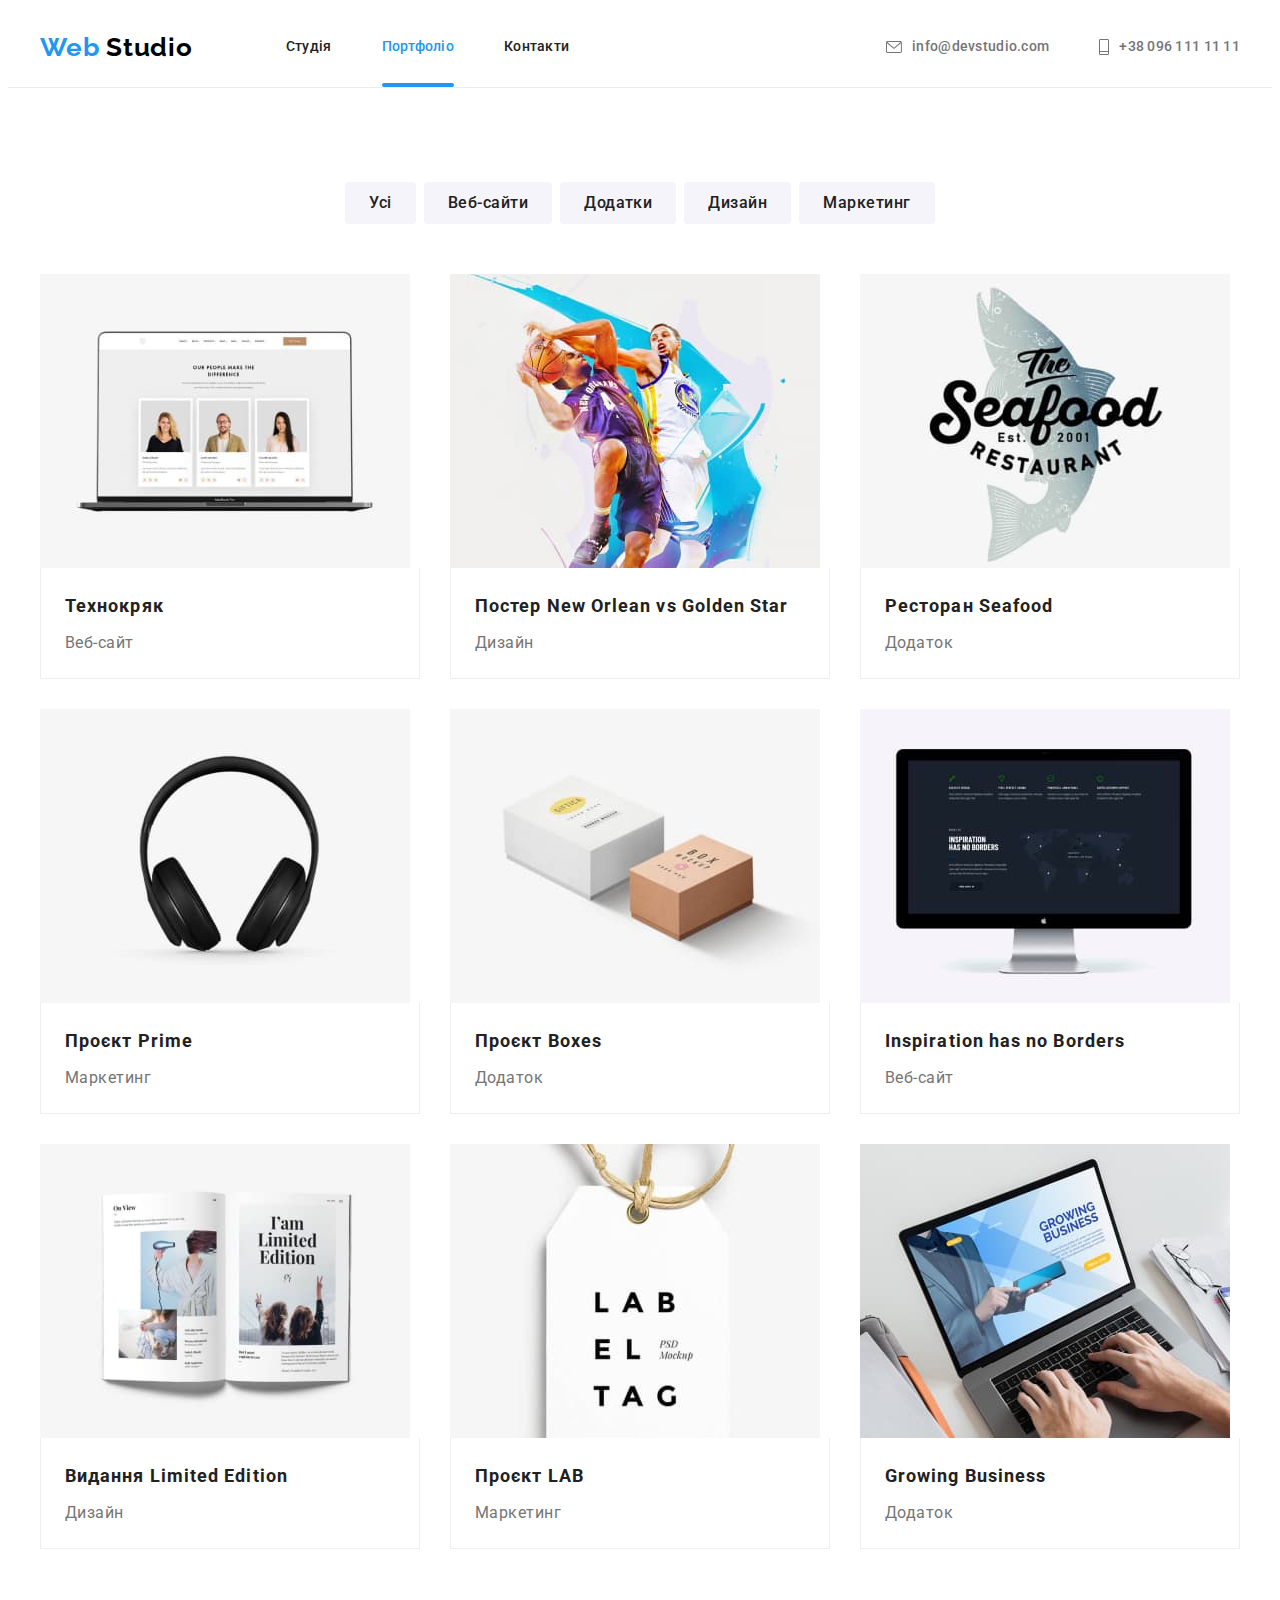
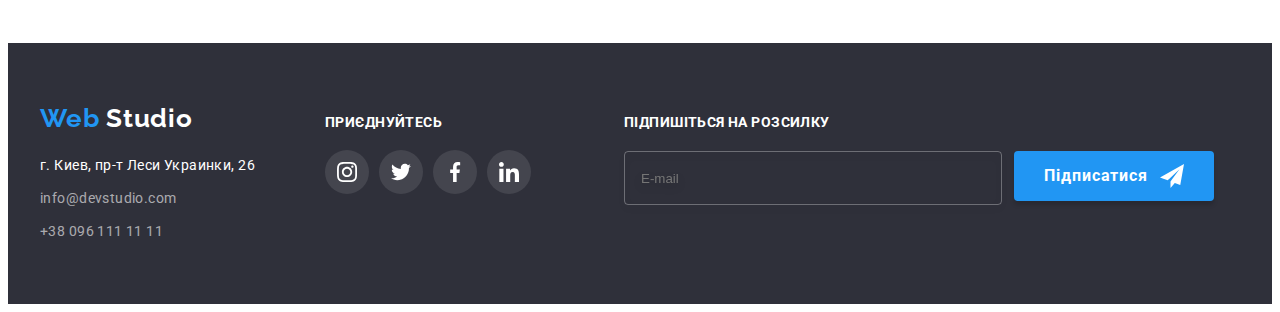
==== commit 417002fb: "dz6 final" ====
--- a/portfolio.html
+++ b/portfolio.html
@@ -316,28 +316,27 @@
             </li>
           </ul>
         </div>
-        <div class="footer-subscription">
+        <div class="subscription-block">
           <p class="footer-subscription-text">Підпишіться на розсилку</p>
-          <input
-            type="text"
-            name="name"
-            id="subscription"
-            placeholder="E-mail"
-            class="footer-subscription-input"
-          />
-
-          <div class="subscription-btn">
+          <form class="footer-subscription">
+            <input
+              type="text"
+              name="name"
+              id="subscription"
+              placeholder="E-mail"
+              class="footer-subscription-input"
+            />
             <button type="button" class="footer-subscription-btn">
               Підписатися
+              <svg class="icon-subscriptio icon-icon-send">
+                <use
+                  href="./images/symbol-defs.svg#icon-icon-send"
+                  width="24"
+                  height="24"
+                ></use>
+              </svg>
             </button>
-            <svg class="icon-subscriptio icon-icon-send">
-              <use
-                href="./images/symbol-defs.svg#icon-icon-send"
-                width="24"
-                height="24"
-              ></use>
-            </svg>
-          </div>
+          </form>
         </div>
       </div>
     </footer>
--- a/css/styies.css
+++ b/css/styies.css
@@ -615,9 +615,8 @@
 
 /*------footer-subscription ----- */
 .footer-subscription {
-  display: inline-block;
+  display: flex;
   min-width: 570px;
-  margin-left: 93px;
 }
 .footer-subscription-text {
   font-weight: 700;
@@ -639,10 +638,10 @@
   height: 50px;
   color: #ffffff;
   padding-left: 16px;
-}
-.subscription-btn {
-  display: inline;
-  position: relative;
+  margin-right: 12px;
+}
+.subscription-block {
+  margin-left: 93px;
 }
 
 .footer-subscription-btn {
@@ -657,24 +656,19 @@
   cursor: pointer;
   background-color: var(--accent-color);
   box-shadow: 0px 4px 4px rgba(0, 0, 0, 0.15);
-  margin-right: 10px;
-  padding: 10px 62px 10px 28px;
-
+  text-align: center;
   width: 200px;
   height: 50px;
-
+  display: flex;
+  justify-content: center;
+  align-items: center;
   transition: background-color 250ms cubic-bezier(0.4, 0, 0.2, 1);
 }
 
 .icon-subscriptio {
-  position: absolute;
-  top: 50%;
-  right: 28px;
-  transform: translateY(-50%);
   width: 24px;
   height: 24px;
-
-  /* display: inline-block; */
+  margin-left: 12px;
 }
 
 .footer-subscription-btn:hover,
@@ -922,16 +916,12 @@
   left: 12px;
 }
 
-/* .icon-person:hover {
-  fill: #2196f3;
-} */
-
 .comment {
   font-size: 12px;
   line-height: 1.67;
   letter-spacing: 0.01em;
   color: rgba(117, 117, 117, 0.5);
-
+  resize: none;
   height: 120px;
   border: 1px solid rgba(33, 33, 33, 0.2);
   border-radius: 4px;
@@ -939,15 +929,18 @@
   padding: 12px 16px;
 }
 .form-checkbox {
-  position: relative;
   width: 425px;
   height: 24px;
   margin-bottom: 30px;
-  padding-left: 12px;
   overflow: hidden;
 }
 
 .form-input-checkbox {
+  appearance: none;
+}
+
+label {
+  display: inline-block;
 }
 
 .checkbox-text {
@@ -955,24 +948,24 @@
   line-height: 1.71;
   letter-spacing: 0.03em;
   color: #757575;
-  padding-left: 9px;
 }
 
 .icon-checkbox {
-  position: absolute;
   width: 16px;
   height: 15px;
+
   display: inline-block;
-  top: 16%;
-  left: 11px;
-  transform: translateY(130%);
-  /* transition: transform 250ms cubic-bezier(0.4, 0, 0.2, 1); */
-}
-
-.form-checkbox:active .icon-checkbox,
-.form-checkbox:focus-within .icon-checkbox {
-  transform: translateY(0);
-}
+  border: 2px solid #212121;
+  border-radius: 4px;
+}
+
+.form-input-checkbox:checked + .icon-checkbox {
+  background-image: url('../images/icon-check.svg');
+  background-size: contain;
+  background-origin: border-box;
+  border: #2196f3;
+}
+
 .checkbox-deck {
   color: #2196f3;
   text-decoration: underline;
